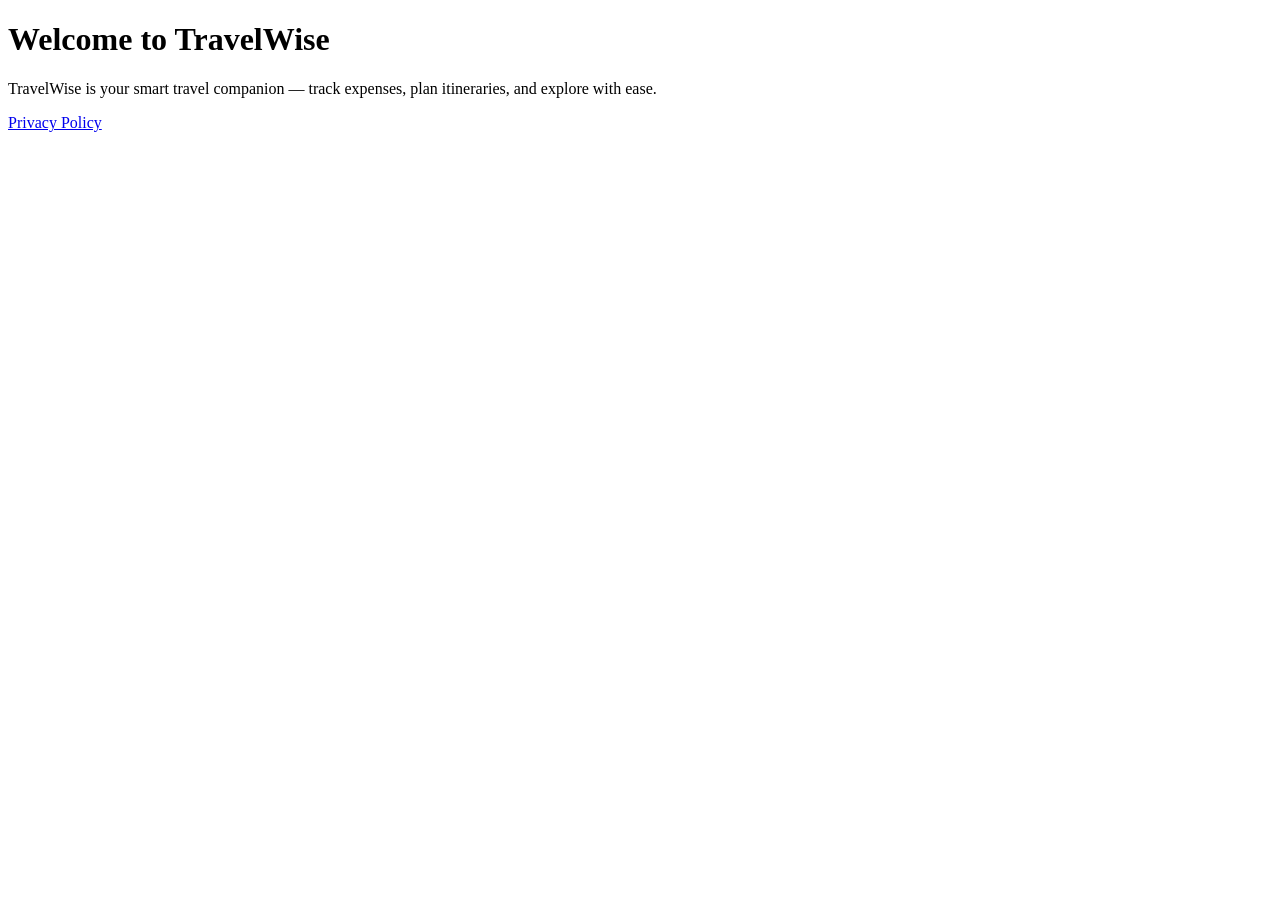
==== index.html @ ec44517b "Create index.html" ====
<!DOCTYPE html>
<html>
<head>
  <meta charset="UTF-8">
  <title>TravelWise</title>
</head>
<body>
  <h1>Welcome to TravelWise</h1>
  <p>TravelWise is your smart travel companion — track expenses, plan itineraries, and explore with ease.</p>
  <p><a href="privacy.html">Privacy Policy</a></p>
</body>
</html>
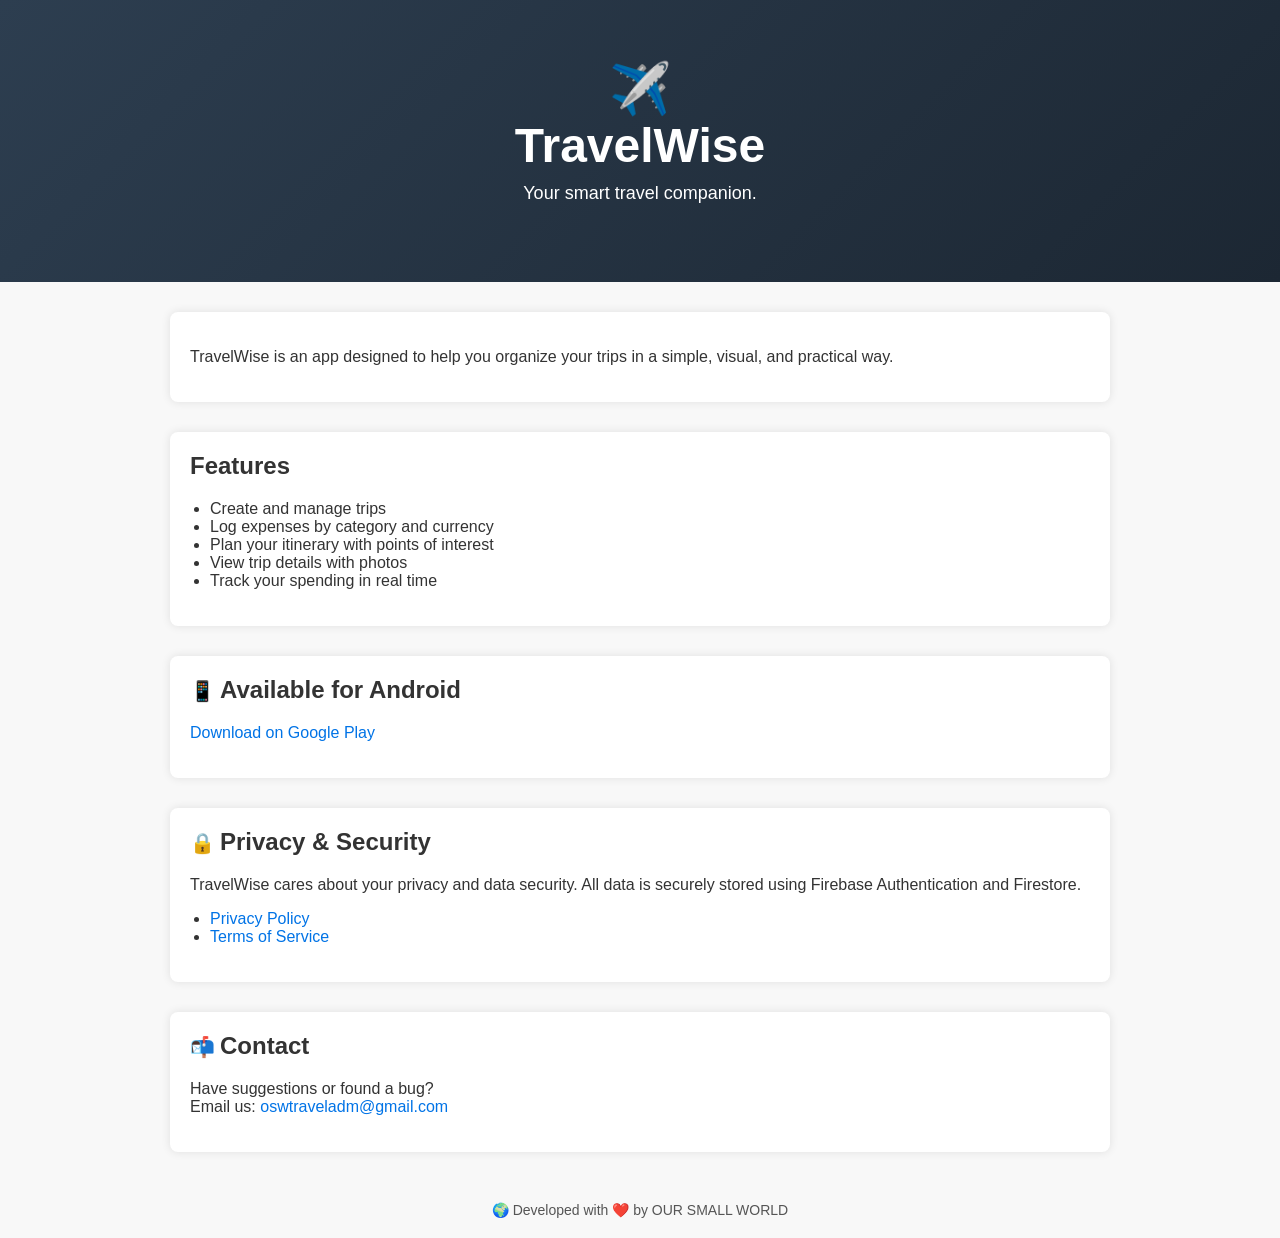
==== commit aad15984: "Update index.html" ====
--- a/index.html
+++ b/index.html
@@ -1,12 +1,111 @@
 <!DOCTYPE html>
-<html>
+<html lang="en">
 <head>
-  <meta charset="UTF-8">
-  <title>TravelWise</title>
+    <meta charset="UTF-8">
+    <meta name="viewport" content="width=device-width, initial-scale=1.0">
+    <title>TravelWise</title>
+    <style>
+        body {
+            font-family: Arial, sans-serif;
+            margin: 0;
+            background-color: #f8f8f8;
+            color: #333;
+        }
+        header {
+            background: linear-gradient(135deg, #2d3e50, #1c2733);
+            color: white;
+            text-align: center;
+            padding: 60px 20px;
+        }
+        header h1 {
+            font-size: 48px;
+            margin: 0;
+        }
+        header p {
+            font-size: 18px;
+            margin-top: 10px;
+        }
+        section {
+            background: white;
+            max-width: 900px;
+            margin: 30px auto;
+            padding: 20px;
+            border-radius: 8px;
+            box-shadow: 0 0 10px rgba(0,0,0,0.1);
+        }
+        h2 {
+            margin-top: 0;
+        }
+        ul {
+            padding-left: 20px;
+        }
+        a {
+            color: #0073e6;
+            text-decoration: none;
+        }
+        a:hover {
+            text-decoration: underline;
+        }
+        footer {
+            text-align: center;
+            padding: 20px;
+            font-size: 14px;
+            color: #555;
+        }
+        .emoji {
+            font-size: 20px;
+            margin-right: 5px;
+        }
+    </style>
 </head>
 <body>
-  <h1>Welcome to TravelWise</h1>
-  <p>TravelWise is your smart travel companion — track expenses, plan itineraries, and explore with ease.</p>
-  <p><a href="privacy.html">Privacy Policy</a></p>
+
+<header>
+    <div style="font-size:50px;">✈️</div>
+    <h1>TravelWise</h1>
+    <p>Your smart travel companion.</p>
+</header>
+
+<section>
+    <p>TravelWise is an app designed to help you organize your trips in a simple, visual, and practical way.</p>
+</section>
+
+<section>
+    <h2>Features</h2>
+    <ul>
+        <li>Create and manage trips</li>
+        <li>Log expenses by category and currency</li>
+        <li>Plan your itinerary with points of interest</li>
+        <li>View trip details with photos</li>
+        <li>Track your spending in real time</li>
+    </ul>
+</section>
+
+<section>
+    <h2><span class="emoji">📱</span>Available for Android</h2>
+    <p><a href="https://play.google.com/store/apps/details?id=com.osw.travelwise" target="_blank">
+        Download on Google Play
+    </a></p>
+</section>
+
+<section>
+    <h2><span class="emoji">🔒</span>Privacy & Security</h2>
+    <p>TravelWise cares about your privacy and data security. All data is securely stored using Firebase Authentication and Firestore.</p>
+    <ul>
+        <li><a href="privacy.html">Privacy Policy</a></li>
+        <li><a href="#">Terms of Service</a></li>
+    </ul>
+</section>
+
+<section>
+    <h2><span class="emoji">📬</span>Contact</h2>
+    <p>Have suggestions or found a bug?<br>
+       Email us: <a href="mailto:oswtraveladm@gmail.com">oswtraveladm@gmail.com</a></p>
+</section>
+
+<footer>
+    🌍 Developed with ❤️ by OUR SMALL WORLD
+</footer>
+
 </body>
 </html>
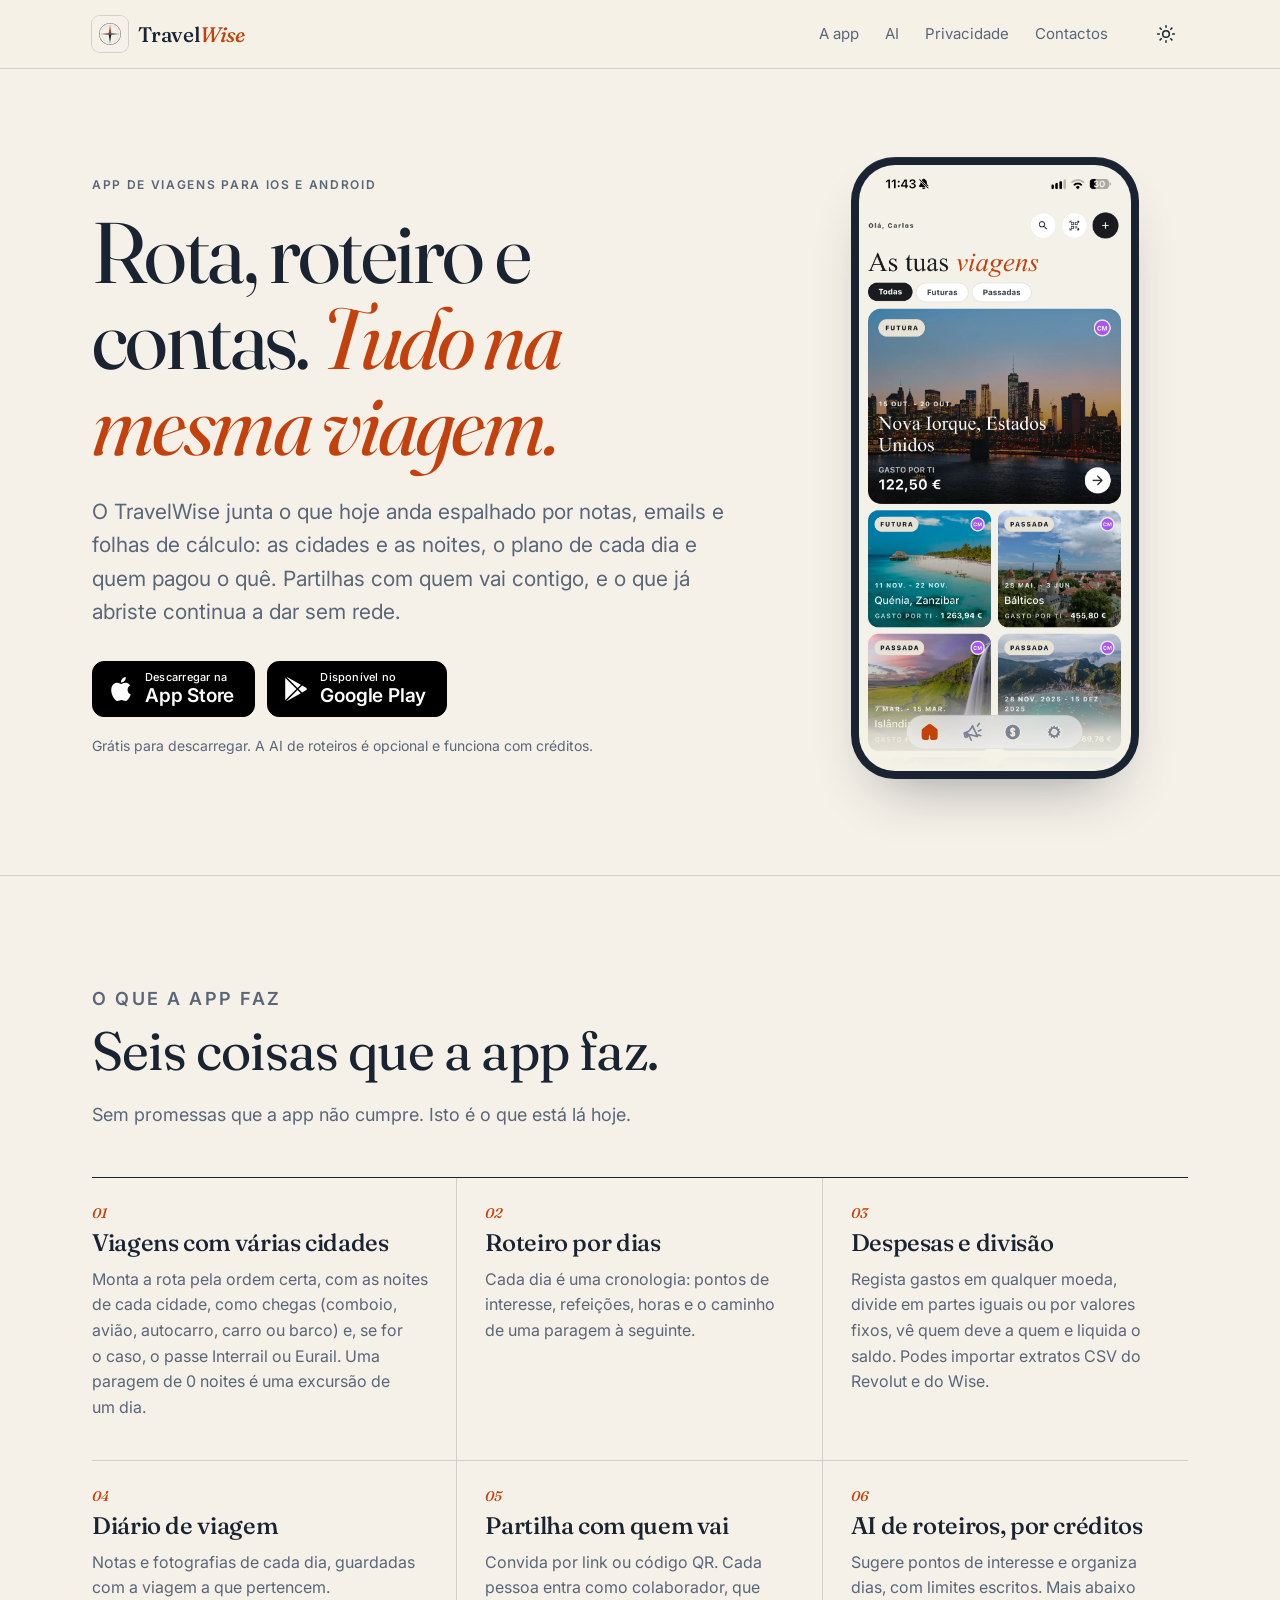
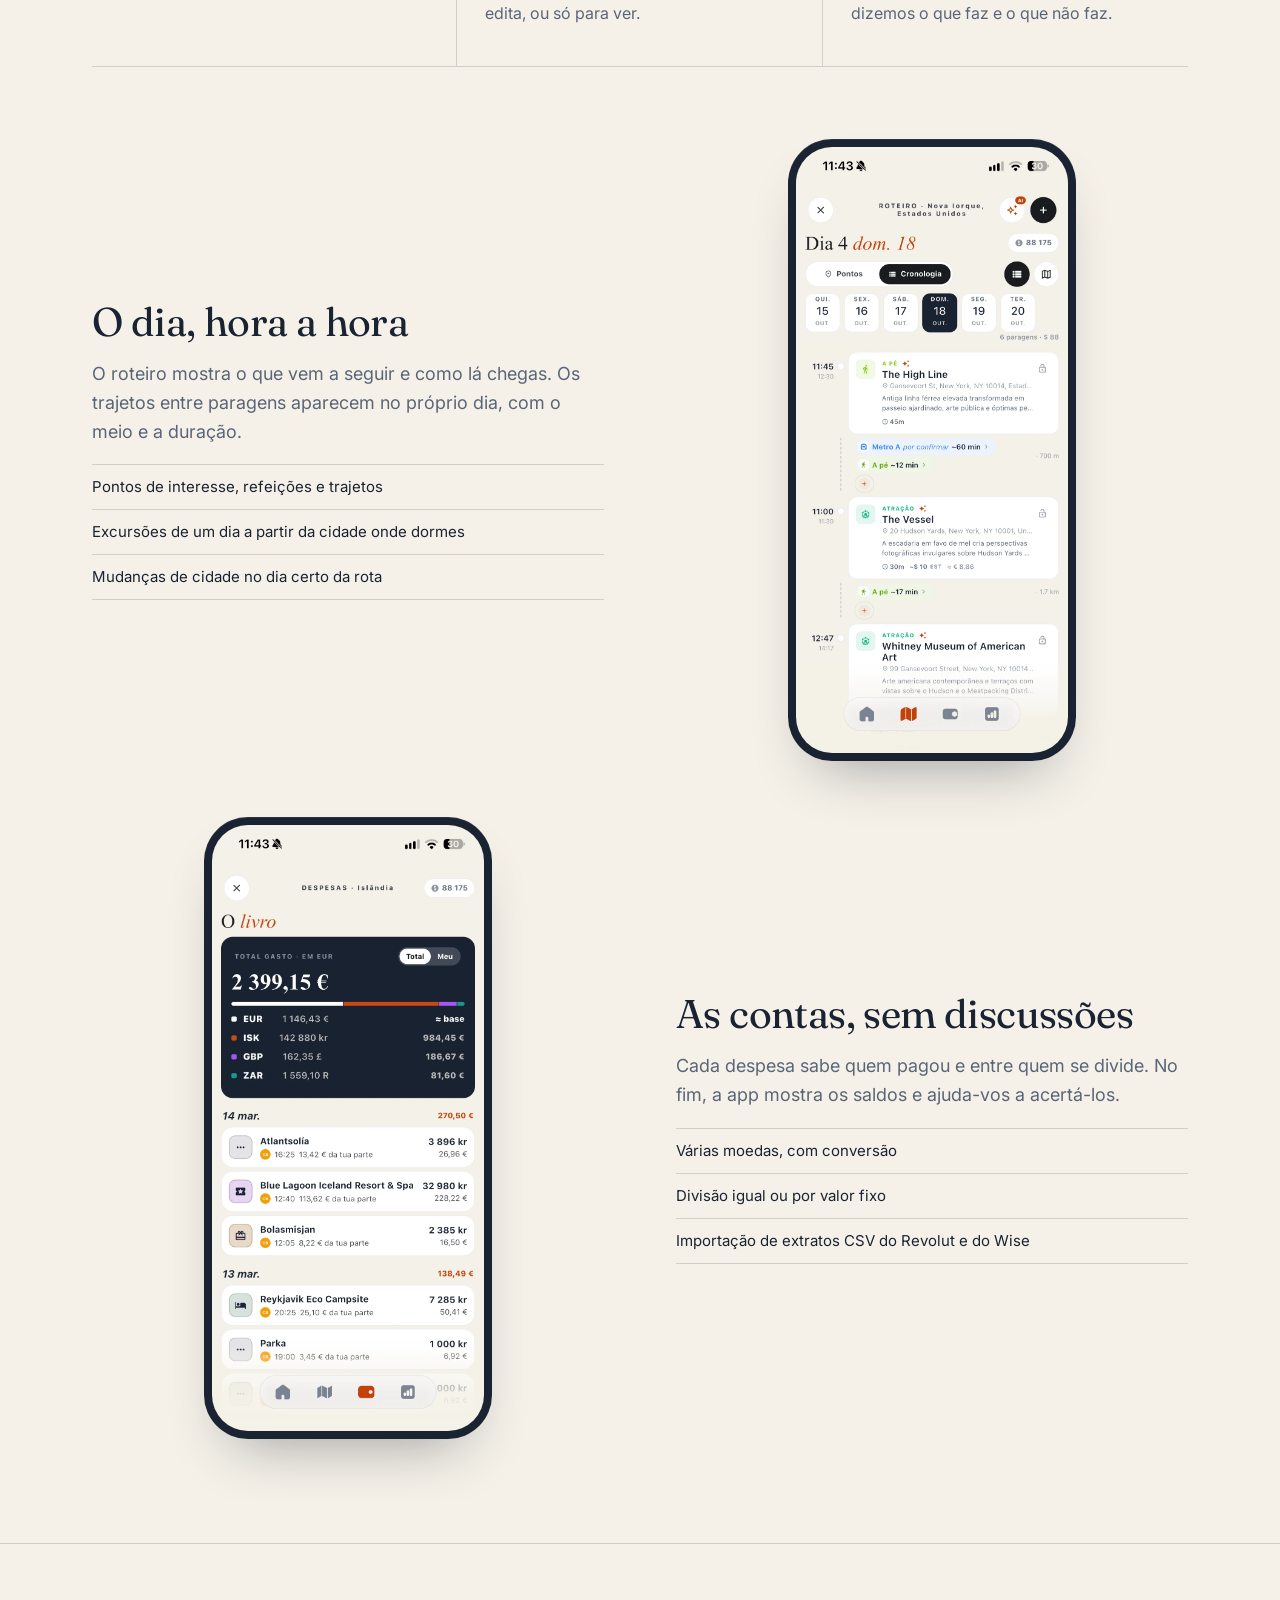
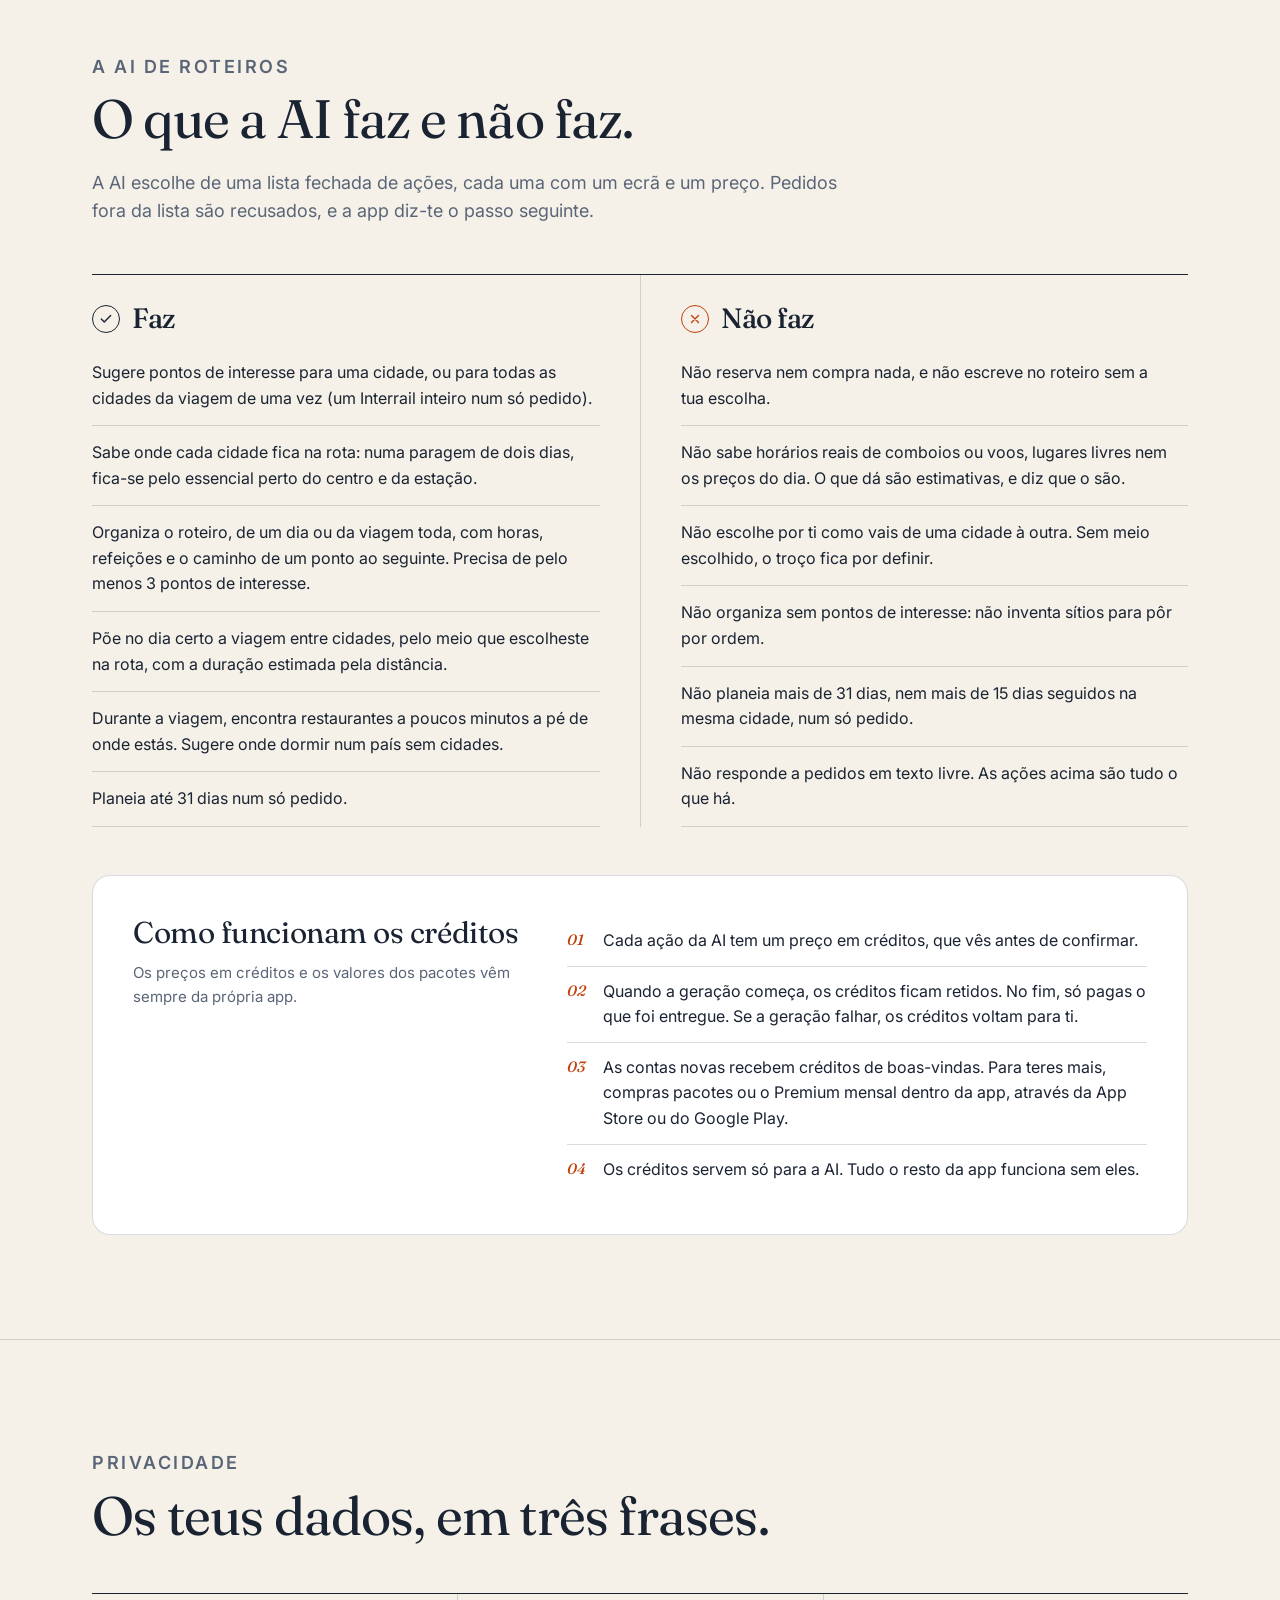
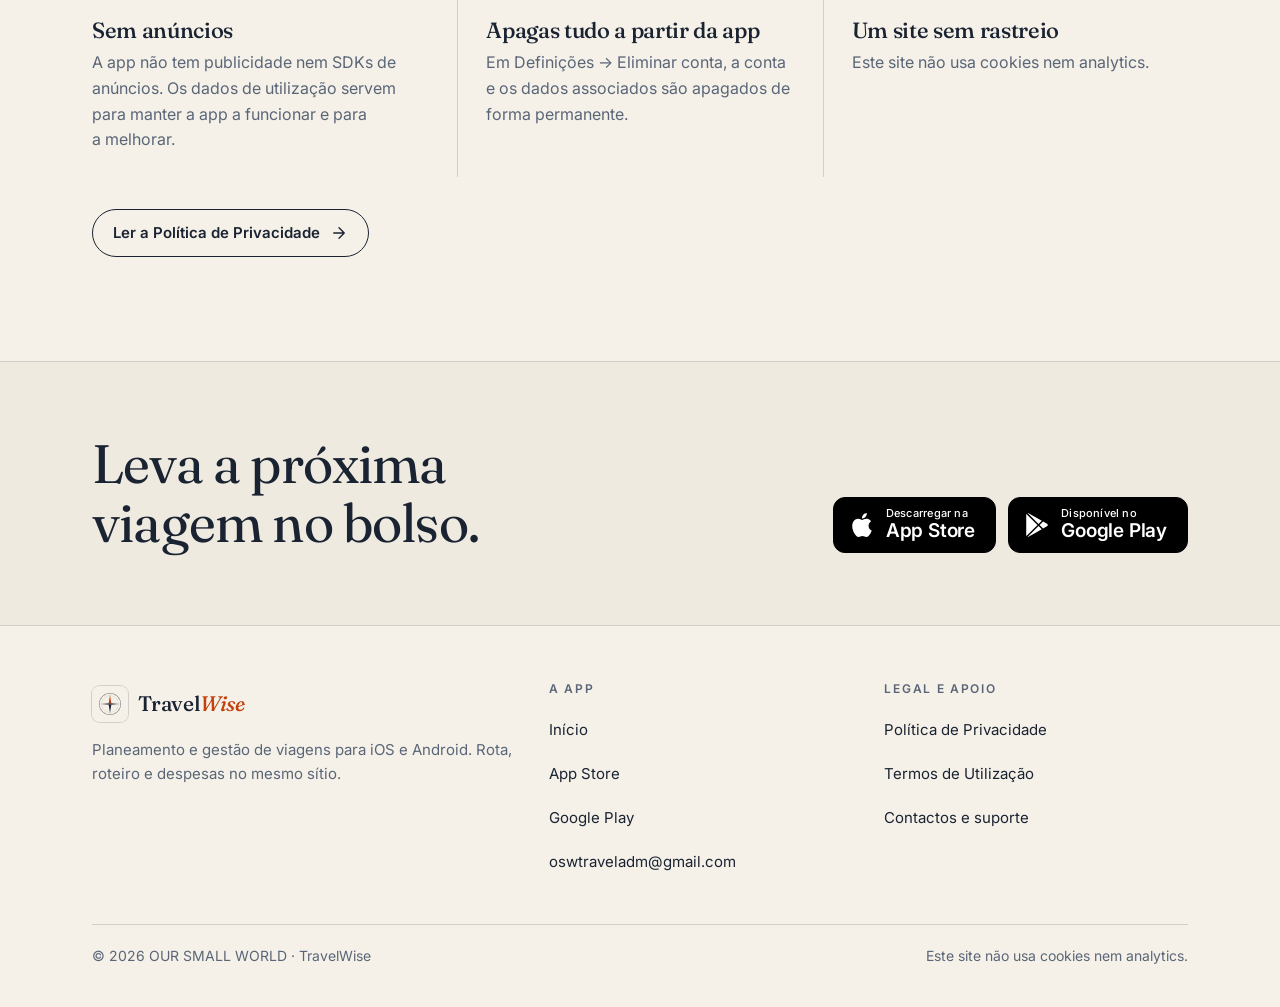
==== commit 51387c96: "New website design: home, legal pages (PT/EN), auth and invite pages - Redesigned home with real app" ====
--- a/index.html
+++ b/index.html
@@ -1,111 +1,86 @@
 <!DOCTYPE html>
-<html lang="en">
+<html lang="pt-PT">
 <head>
-    <meta charset="UTF-8">
-    <meta name="viewport" content="width=device-width, initial-scale=1.0">
-    <title>TravelWise</title>
-    <style>
-        body {
-            font-family: Arial, sans-serif;
-            margin: 0;
-            background-color: #f8f8f8;
-            color: #333;
-        }
-        header {
-            background: linear-gradient(135deg, #2d3e50, #1c2733);
-            color: white;
-            text-align: center;
-            padding: 60px 20px;
-        }
-        header h1 {
-            font-size: 48px;
-            margin: 0;
-        }
-        header p {
-            font-size: 18px;
-            margin-top: 10px;
-        }
-        section {
-            background: white;
-            max-width: 900px;
-            margin: 30px auto;
-            padding: 20px;
-            border-radius: 8px;
-            box-shadow: 0 0 10px rgba(0,0,0,0.1);
-        }
-        h2 {
-            margin-top: 0;
-        }
-        ul {
-            padding-left: 20px;
-        }
-        a {
-            color: #0073e6;
-            text-decoration: none;
-        }
-        a:hover {
-            text-decoration: underline;
-        }
-        footer {
-            text-align: center;
-            padding: 20px;
-            font-size: 14px;
-            color: #555;
-        }
-        .emoji {
-            font-size: 20px;
-            margin-right: 5px;
-        }
-    </style>
+<meta charset="utf-8">
+<meta name="viewport" content="width=device-width, initial-scale=1, viewport-fit=cover">
+<title>TravelWise · Rota, roteiro e despesas numa só viagem</title>
+<meta name="description" content="App de viagens para iOS e Android: viagens com várias cidades, roteiro por dias, despesas divididas, diário e partilha. AI de roteiros opcional, com créditos.">
+<link rel="canonical" href="https://www.travelwise.pt/">
+<meta name="theme-color" content="#F5F1E8" media="(prefers-color-scheme: light)">
+<meta name="theme-color" content="#0F1620" media="(prefers-color-scheme: dark)">
+<meta property="og:type" content="website">
+<meta property="og:site_name" content="TravelWise">
+<meta property="og:title" content="TravelWise · Rota, roteiro e despesas numa só viagem">
+<meta property="og:description" content="App de viagens para iOS e Android: viagens com várias cidades, roteiro por dias, despesas divididas, diário e partilha.">
+<meta property="og:url" content="https://www.travelwise.pt/">
+<meta property="og:locale" content="pt_PT">
+<meta name="apple-itunes-app" content="app-id=6770280880">
+<link rel="icon" type="image/png" href="favicon.png">
+<link rel="apple-touch-icon" href="assets/img/apple-touch-icon.png">
+<link rel="preconnect" href="https://fonts.googleapis.com">
+<link rel="preconnect" href="https://fonts.gstatic.com" crossorigin>
+<link rel="stylesheet" href="https://fonts.googleapis.com/css2?family=Fraunces:ital,opsz,wght@0,9..144,300..600;1,9..144,300..600&family=Inter:wght@400;500;600&display=swap">
+<link rel="stylesheet" href="assets/css/site.css">
+<script>try{var t=localStorage.getItem("tw-theme");if(t)document.documentElement.setAttribute("data-theme",t)}catch(e){}</script>
+<script src="assets/js/site.js" defer></script>
 </head>
 <body>
-
-<header>
-    <div style="font-size:50px;">✈️</div>
-    <h1>TravelWise</h1>
-    <p>Your smart travel companion.</p>
+<a class="skip" href="#main">Saltar para o conteúdo</a>
+<header class="site-header">
+<div class="wrap">
+<a class="brand" href="./"><img src="assets/img/logo-96.png" width="36" height="36" alt=""><span>Travel<i>Wise</i></span></a>
+<nav class="nav" aria-label="Principal">
+<ul class="nav-links" id="nav-links"><li><a href="#funcionalidades">A app</a></li><li><a href="#ai">AI</a></li><li><a href="privacy.html">Privacidade</a></li><li><a href="mailto:oswtraveladm@gmail.com">Contactos</a></li></ul>
+</nav>
+<div class="tools">
+<button class="icon-btn theme-btn" type="button" aria-label="Mudar tema claro/escuro"><svg class="sun" viewBox="0 0 24 24" fill="none" stroke="currentColor" stroke-width="1.8" stroke-linecap="round" aria-hidden="true"><circle cx="12" cy="12" r="4"/><path d="M12 2v2M12 20v2M4.93 4.93l1.41 1.41M17.66 17.66l1.41 1.41M2 12h2M20 12h2M6.34 17.66l-1.41 1.41M19.07 4.93l-1.41 1.41"/></svg><svg class="moon" viewBox="0 0 24 24" fill="none" stroke="currentColor" stroke-width="1.8" stroke-linecap="round" stroke-linejoin="round" aria-hidden="true"><path d="M12 3a6 6 0 0 0 9 9 9 9 0 1 1-9-9Z"/></svg></button>
+<button class="icon-btn menu-btn" type="button" aria-expanded="false" aria-controls="nav-links" aria-label="Menu"><svg viewBox="0 0 24 24" fill="none" stroke="currentColor" stroke-width="1.8" stroke-linecap="round" aria-hidden="true"><path d="M4 7h16M4 12h16M4 17h16"/></svg></button>
+</div>
+</div>
 </header>
-
-<section>
-    <p>TravelWise is an app designed to help you organize your trips in a simple, visual, and practical way.</p>
-</section>
-
-<section>
-    <h2>Features</h2>
-    <ul>
-        <li>Create and manage trips</li>
-        <li>Log expenses by category and currency</li>
-        <li>Plan your itinerary with points of interest</li>
-        <li>View trip details with photos</li>
-        <li>Track your spending in real time</li>
-    </ul>
-</section>
-
-<section>
-    <h2><span class="emoji">📱</span>Available for Android</h2>
-    <p><a href="https://play.google.com/store/apps/details?id=com.osw.travelwise" target="_blank">
-        Download on Google Play
-    </a></p>
-</section>
-
-<section>
-    <h2><span class="emoji">🔒</span>Privacy & Security</h2>
-    <p>TravelWise cares about your privacy and data security. All data is securely stored using Firebase Authentication and Firestore.</p>
-    <ul>
-        <li><a href="privacy.html">Privacy Policy</a></li>
-        <li><a href="#">Terms of Service</a></li>
-    </ul>
-</section>
-
-<section>
-    <h2><span class="emoji">📬</span>Contact</h2>
-    <p>Have suggestions or found a bug?<br>
-       Email us: <a href="mailto:oswtraveladm@gmail.com">oswtraveladm@gmail.com</a></p>
-</section>
-
-<footer>
-    🌍 Developed with ❤️ by OUR SMALL WORLD
+<main id="main">
+<section class="hero"><div class="wrap"><div><p class="eyebrow">App de viagens para iOS e Android</p><h1>Rota, roteiro e contas. <em>Tudo na mesma viagem.</em></h1><p class="lede">O TravelWise junta o que hoje anda espalhado por notas, emails e folhas de cálculo: as cidades e as noites, o plano de cada dia e quem pagou o quê. Partilhas com quem vai contigo, e o que já abriste continua a dar sem rede.</p><div class="stores"><a class="store" href="https://apps.apple.com/app/id6770280880" rel="noopener"><svg viewBox="0 0 24 24" aria-hidden="true"><path d="M12.152 6.896c-.948 0-2.415-1.078-3.96-1.04-2.04.027-3.91 1.183-4.961 3.014-2.117 3.675-.546 9.103 1.519 12.09 1.013 1.454 2.208 3.09 3.792 3.039 1.52-.065 2.09-.987 3.935-.987 1.831 0 2.35.987 3.96.948 1.637-.026 2.676-1.48 3.676-2.948 1.156-1.688 1.636-3.325 1.662-3.415-.039-.013-3.182-1.221-3.22-4.857-.026-3.04 2.48-4.494 2.597-4.559-1.429-2.09-3.623-2.324-4.39-2.376-2-.156-3.675 1.09-4.61 1.09zM15.53 3.83c.843-1.012 1.4-2.427 1.245-3.83-1.207.052-2.662.805-3.532 1.818-.78.896-1.454 2.338-1.273 3.714 1.338.104 2.715-.688 3.559-1.701"/></svg><span><small>Descarregar na</small><strong>App Store</strong></span></a><a class="store" href="https://play.google.com/store/apps/details?id=com.osw.travelwise" rel="noopener"><svg viewBox="0 0 24 24" aria-hidden="true"><path d="M22.018 13.298l-3.919 2.218-3.515-3.493 3.543-3.521 3.891 2.202a1.49 1.49 0 0 1 0 2.594zM1.337.924a1.486 1.486 0 0 0-.112.568v21.017c0 .217.045.419.124.6l11.155-11.087L1.337.924zm12.207 10.065l3.258-3.238L3.45.195a1.466 1.466 0 0 0-.946-.179l11.04 10.973zm0 2.067l-11 10.933c.298.036.612-.016.906-.183l13.324-7.54-3.23-3.21z"/></svg><span><small>Disponível no</small><strong>Google Play</strong></span></a></div><p class="note">Grátis para descarregar. A AI de roteiros é opcional e funciona com créditos.</p></div><figure class="show-figure">
+<div class="phone"><img class="shot-light" src="assets/screens/trips-pt-light.webp" width="923" height="1992" alt="Ecrã da lista de viagens do TravelWise"><img class="shot-dark" src="assets/screens/trips-pt-dark.webp" width="923" height="1992" alt="Ecrã da lista de viagens do TravelWise"></div>
+<figcaption>Ecrã da lista de viagens do TravelWise</figcaption>
+</figure></div></section>
+<section class="section" id="funcionalidades" aria-labelledby="f-h"><div class="wrap"><div class="section-head"><p class="eyebrow">O que a app faz</p><h2 id="f-h">Seis coisas que a app faz.</h2><p>Sem promessas que a app não cumpre. Isto é o que está lá hoje.</p></div><ol class="features"><li class="feature"><span class="num">01</span><h3>Viagens com várias cidades</h3><p>Monta a rota pela ordem certa, com as noites de cada cidade, como chegas (comboio, avião, autocarro, carro ou barco) e, se for o caso, o passe Interrail ou Eurail. Uma paragem de 0 noites é uma excursão de um dia.</p></li><li class="feature"><span class="num">02</span><h3>Roteiro por dias</h3><p>Cada dia é uma cronologia: pontos de interesse, refeições, horas e o caminho de uma paragem à seguinte.</p></li><li class="feature"><span class="num">03</span><h3>Despesas e divisão</h3><p>Regista gastos em qualquer moeda, divide em partes iguais ou por valores fixos, vê quem deve a quem e liquida o saldo. Podes importar extratos CSV do Revolut e do Wise.</p></li><li class="feature"><span class="num">04</span><h3>Diário de viagem</h3><p>Notas e fotografias de cada dia, guardadas com a viagem a que pertencem.</p></li><li class="feature"><span class="num">05</span><h3>Partilha com quem vai</h3><p>Convida por link ou código QR. Cada pessoa entra como colaborador, que edita, ou só para ver.</p></li><li class="feature"><span class="num">06</span><h3>AI de roteiros, por créditos</h3><p>Sugere pontos de interesse e organiza dias, com limites escritos. Mais abaixo dizemos o que faz e o que não faz.</p></li></ol><div class="showcase"><div class="show"><div class="show-text"><h3>O dia, hora a hora</h3><p>O roteiro mostra o que vem a seguir e como lá chegas. Os trajetos entre paragens aparecem no próprio dia, com o meio e a duração.</p><ul><li>Pontos de interesse, refeições e trajetos</li><li>Excursões de um dia a partir da cidade onde dormes</li><li>Mudanças de cidade no dia certo da rota</li></ul></div><figure class="show-figure">
+<div class="phone"><img class="shot-light" src="assets/screens/plan-pt-light.webp" width="923" height="1992" alt="Ecrã do roteiro de um dia em Nova Iorque, com horários e trajetos entre paragens" loading="lazy"><img class="shot-dark" src="assets/screens/plan-pt-dark.webp" width="923" height="1992" alt="Ecrã do roteiro de um dia em Nova Iorque, com horários e trajetos entre paragens" loading="lazy"></div>
+<figcaption>Ecrã do roteiro de um dia em Nova Iorque, com horários e trajetos entre paragens</figcaption>
+</figure></div><div class="show"><div class="show-text"><h3>As contas, sem discussões</h3><p>Cada despesa sabe quem pagou e entre quem se divide. No fim, a app mostra os saldos e ajuda-vos a acertá-los.</p><ul><li>Várias moedas, com conversão</li><li>Divisão igual ou por valor fixo</li><li>Importação de extratos CSV do Revolut e do Wise</li></ul></div><figure class="show-figure">
+<div class="phone"><img class="shot-light" src="assets/screens/expenses-pt-light.webp" width="923" height="1992" alt="Ecrã de despesas com total gasto por moeda e lista de despesas" loading="lazy"><img class="shot-dark" src="assets/screens/expenses-pt-dark.webp" width="923" height="1992" alt="Ecrã de despesas com total gasto por moeda e lista de despesas" loading="lazy"></div>
+<figcaption>Ecrã de despesas com total gasto por moeda e lista de despesas</figcaption>
+</figure></div></div></div></section>
+<section class="section" id="ai" aria-labelledby="ai-h"><div class="wrap"><div class="section-head"><p class="eyebrow">A AI de roteiros</p><h2 id="ai-h">O que a AI faz e não faz.</h2><p>A AI escolhe de uma lista fechada de ações, cada uma com um ecrã e um preço. Pedidos fora da lista são recusados, e a app diz-te o passo seguinte.</p></div><div class="ai-cols"><div class="ai-col"><h3><span class="mark"><svg viewBox="0 0 24 24" fill="none" stroke="currentColor" stroke-width="2.4" stroke-linecap="round" stroke-linejoin="round" aria-hidden="true"><path d="M20 6 9 17l-5-5"/></svg></span>Faz</h3><ul><li>Sugere pontos de interesse para uma cidade, ou para todas as cidades da viagem de uma vez (um Interrail inteiro num só pedido).</li><li>Sabe onde cada cidade fica na rota: numa paragem de dois dias, fica-se pelo essencial perto do centro e da estação.</li><li>Organiza o roteiro, de um dia ou da viagem toda, com horas, refeições e o caminho de um ponto ao seguinte. Precisa de pelo menos 3 pontos de interesse.</li><li>Põe no dia certo a viagem entre cidades, pelo meio que escolheste na rota, com a duração estimada pela distância.</li><li>Durante a viagem, encontra restaurantes a poucos minutos a pé de onde estás. Sugere onde dormir num país sem cidades.</li><li>Planeia até 31 dias num só pedido.</li></ul></div><div class="ai-col no"><h3><span class="mark"><svg viewBox="0 0 24 24" fill="none" stroke="currentColor" stroke-width="2.4" stroke-linecap="round" aria-hidden="true"><path d="M18 6 6 18M6 6l12 12"/></svg></span>Não faz</h3><ul><li>Não reserva nem compra nada, e não escreve no roteiro sem a tua escolha.</li><li>Não sabe horários reais de comboios ou voos, lugares livres nem os preços do dia. O que dá são estimativas, e diz que o são.</li><li>Não escolhe por ti como vais de uma cidade à outra. Sem meio escolhido, o troço fica por definir.</li><li>Não organiza sem pontos de interesse: não inventa sítios para pôr por ordem.</li><li>Não planeia mais de 31 dias, nem mais de 15 dias seguidos na mesma cidade, num só pedido.</li><li>Não responde a pedidos em texto livre. As ações acima são tudo o que há.</li></ul></div></div><div class="credits"><div><h3>Como funcionam os créditos</h3><p style="color:var(--ink-soft);margin:12px 0 0;font-size:15px">Os preços em créditos e os valores dos pacotes vêm sempre da própria app.</p></div><ol><li><span>Cada ação da AI tem um preço em créditos, que vês antes de confirmar.</span></li><li><span>Quando a geração começa, os créditos ficam retidos. No fim, só pagas o que foi entregue. Se a geração falhar, os créditos voltam para ti.</span></li><li><span>As contas novas recebem créditos de boas-vindas. Para teres mais, compras pacotes ou o Premium mensal dentro da app, através da App Store ou do Google Play.</span></li><li><span>Os créditos servem só para a AI. Tudo o resto da app funciona sem eles.</span></li></ol></div></div></section>
+<section class="section" aria-labelledby="p-h"><div class="wrap"><div class="section-head"><p class="eyebrow">Privacidade</p><h2 id="p-h">Os teus dados, em três frases.</h2></div><ul class="commit"><li><h3>Sem anúncios</h3><p>A app não tem publicidade nem SDKs de anúncios. Os dados de utilização servem para manter a app a funcionar e para a melhorar.</p></li><li><h3>Apagas tudo a partir da app</h3><p>Em Definições → Eliminar conta, a conta e os dados associados são apagados de forma permanente.</p></li><li><h3>Um site sem rastreio</h3><p>Este site não usa cookies nem analytics.</p></li></ul><div class="commit-cta"><a class="btn" href="privacy.html">Ler a Política de Privacidade<svg viewBox="0 0 24 24" fill="none" stroke="currentColor" stroke-width="1.8" stroke-linecap="round" stroke-linejoin="round" aria-hidden="true"><path d="M5 12h14M12 5l7 7-7 7"/></svg></a></div></div></section>
+<section class="closing" aria-labelledby="c-h"><div class="wrap"><h2 id="c-h">Leva a próxima viagem no bolso.</h2><div class="stores"><a class="store" href="https://apps.apple.com/app/id6770280880" rel="noopener"><svg viewBox="0 0 24 24" aria-hidden="true"><path d="M12.152 6.896c-.948 0-2.415-1.078-3.96-1.04-2.04.027-3.91 1.183-4.961 3.014-2.117 3.675-.546 9.103 1.519 12.09 1.013 1.454 2.208 3.09 3.792 3.039 1.52-.065 2.09-.987 3.935-.987 1.831 0 2.35.987 3.96.948 1.637-.026 2.676-1.48 3.676-2.948 1.156-1.688 1.636-3.325 1.662-3.415-.039-.013-3.182-1.221-3.22-4.857-.026-3.04 2.48-4.494 2.597-4.559-1.429-2.09-3.623-2.324-4.39-2.376-2-.156-3.675 1.09-4.61 1.09zM15.53 3.83c.843-1.012 1.4-2.427 1.245-3.83-1.207.052-2.662.805-3.532 1.818-.78.896-1.454 2.338-1.273 3.714 1.338.104 2.715-.688 3.559-1.701"/></svg><span><small>Descarregar na</small><strong>App Store</strong></span></a><a class="store" href="https://play.google.com/store/apps/details?id=com.osw.travelwise" rel="noopener"><svg viewBox="0 0 24 24" aria-hidden="true"><path d="M22.018 13.298l-3.919 2.218-3.515-3.493 3.543-3.521 3.891 2.202a1.49 1.49 0 0 1 0 2.594zM1.337.924a1.486 1.486 0 0 0-.112.568v21.017c0 .217.045.419.124.6l11.155-11.087L1.337.924zm12.207 10.065l3.258-3.238L3.45.195a1.466 1.466 0 0 0-.946-.179l11.04 10.973zm0 2.067l-11 10.933c.298.036.612-.016.906-.183l13.324-7.54-3.23-3.21z"/></svg><span><small>Disponível no</small><strong>Google Play</strong></span></a></div></div></section>
+</main>
+<footer class="site-footer">
+<div class="wrap">
+<div class="grid">
+<div>
+<a class="brand" href="./"><img src="assets/img/logo-96.png" width="36" height="36" alt="" loading="lazy"><span>Travel<i>Wise</i></span></a>
+<p class="blurb">Planeamento e gestão de viagens para iOS e Android. Rota, roteiro e despesas no mesmo sítio.</p>
+</div>
+<div>
+<h2>A app</h2>
+<ul>
+<li><a href="./">Início</a></li>
+<li><a href="https://apps.apple.com/app/id6770280880" rel="noopener">App Store</a></li>
+<li><a href="https://play.google.com/store/apps/details?id=com.osw.travelwise" rel="noopener">Google Play</a></li>
+<li><a href="mailto:oswtraveladm@gmail.com">oswtraveladm@gmail.com</a></li>
+</ul>
+</div>
+<div>
+<h2>Legal e apoio</h2>
+<ul>
+<li><a href="privacy.html">Política de Privacidade</a></li>
+<li><a href="termsOfUse.html">Termos de Utilização</a></li>
+<li><a href="mailto:oswtraveladm@gmail.com">Contactos e suporte</a></li>
+</ul>
+</div>
+</div>
+<div class="base"><span>© 2026 OUR SMALL WORLD · TravelWise</span><span>Este site não usa cookies nem analytics.</span></div>
+</div>
 </footer>
-
 </body>
 </html>
--- a/assets/css/site.css
+++ b/assets/css/site.css
@@ -0,0 +1,248 @@
+/* TravelWise — site público. Cores e tipos de lib/core/theme/travelwise_design_tokens.dart */
+:root{
+  --bg:#F5F1E8;--surface:#FFFFFF;--surface-alt:#EFEAE0;--ink:#1A2332;--ink-soft:#5A6678;--ink-muted:#8A93A1;
+  --line:rgba(26,35,50,.16);--line-strong:#1A2332;--pop:#C2410C;--pop-ink:#FFFFFF;--accent-soft:#E8E2D4;
+  --serif:"Fraunces","Times New Roman",serif;--sans:"Inter",system-ui,-apple-system,"Segoe UI",sans-serif;
+  --r-card:18px;--r-inner:14px;--wrap:1160px;--pad:20px;
+  color-scheme:light;
+}
+@media (prefers-color-scheme:dark){:root:not([data-theme="light"]){
+  --bg:#0F1620;--surface:#172230;--surface-alt:#1F2D3D;--ink:#F5F1E8;--ink-soft:#A8B0BC;--ink-muted:#6B7585;
+  --line:rgba(245,241,232,.16);--line-strong:#F5F1E8;--pop:#F97316;--pop-ink:#0F1620;--accent-soft:#1F2D3D;color-scheme:dark}}
+:root[data-theme="dark"]{
+  --bg:#0F1620;--surface:#172230;--surface-alt:#1F2D3D;--ink:#F5F1E8;--ink-soft:#A8B0BC;--ink-muted:#6B7585;
+  --line:rgba(245,241,232,.16);--line-strong:#F5F1E8;--pop:#F97316;--pop-ink:#0F1620;--accent-soft:#1F2D3D;color-scheme:dark}
+@media (min-width:760px){:root{--pad:32px}}
+
+*,*::before,*::after{box-sizing:border-box}
+html{-webkit-text-size-adjust:100%;scroll-padding-top:88px}
+body{margin:0;background:var(--bg);color:var(--ink);font:400 17px/1.6 var(--sans);overflow-x:hidden;text-rendering:optimizeLegibility}
+img,svg{display:block;max-width:100%}
+h1,h2,h3,h4{font-family:var(--serif);font-weight:500;line-height:1.1;letter-spacing:-.015em;margin:0;text-wrap:balance;font-optical-sizing:auto}
+p,li{text-wrap:pretty}
+p{margin:0 0 1em}
+a{color:var(--ink);text-decoration:underline;text-decoration-color:var(--pop);text-decoration-thickness:1.5px;text-underline-offset:3px}
+a:hover{color:var(--pop)}
+:focus-visible{outline:2px solid var(--pop);outline-offset:3px;border-radius:4px}
+::selection{background:var(--pop);color:var(--pop-ink)}
+.wrap{max-width:var(--wrap);margin:0 auto;padding:0 var(--pad)}
+.skip{position:absolute;left:12px;top:-60px;z-index:100;background:var(--ink);color:var(--bg);padding:12px 16px;border-radius:10px;text-decoration:none}
+.skip:focus{top:12px}
+.eyebrow{font:600 12px/1.2 var(--sans);letter-spacing:.14em;text-transform:uppercase;color:var(--ink-soft);margin:0 0 16px}
+
+/* Header */
+.site-header{position:sticky;top:0;z-index:50;background:color-mix(in srgb,var(--bg) 92%,transparent);backdrop-filter:saturate(1.2) blur(10px);-webkit-backdrop-filter:saturate(1.2) blur(10px);border-bottom:1px solid var(--line)}
+.site-header .wrap{display:flex;align-items:center;gap:16px;min-height:68px}
+.brand{display:flex;align-items:center;gap:10px;text-decoration:none;color:var(--ink);font:500 21px/1 var(--serif);letter-spacing:-.01em;min-height:44px}
+.brand img{width:36px;height:36px;border-radius:22.37%;flex:none;box-shadow:0 0 0 1px var(--line)}
+.nav{margin-left:auto;display:flex;align-items:center;gap:4px}
+.nav-links{display:flex;gap:2px;list-style:none;margin:0;padding:0}
+.nav-links a{display:flex;align-items:center;min-height:44px;padding:0 12px;text-decoration:none;font-size:15px;color:var(--ink-soft);border-radius:10px}
+.nav-links a:hover{color:var(--ink)}
+.tools{display:flex;align-items:center;gap:4px;margin-left:8px}
+.icon-btn{display:inline-flex;align-items:center;justify-content:center;width:44px;height:44px;border:0;background:none;color:var(--ink);border-radius:999px;cursor:pointer;padding:0}
+.icon-btn:hover{background:var(--surface-alt)}
+.icon-btn svg{width:20px;height:20px}
+.menu-btn{display:none}
+.theme-btn .moon{display:none}
+:root[data-theme="dark"] .theme-btn .sun{display:none}:root[data-theme="dark"] .theme-btn .moon{display:block}
+@media (prefers-color-scheme:dark){:root:not([data-theme="light"]) .theme-btn .sun{display:none}:root:not([data-theme="light"]) .theme-btn .moon{display:block}}
+@media (max-width:899px){
+  .menu-btn{display:inline-flex}
+  .nav{position:static}
+  .nav-links{display:none;position:absolute;left:0;right:0;top:100%;flex-direction:column;background:var(--bg);border-bottom:1px solid var(--line);padding:8px var(--pad) 16px}
+  .nav-links.open{display:flex}
+  .nav-links a{font-size:17px;padding:0 4px;border-bottom:1px solid var(--line);border-radius:0}
+}
+
+/* Buttons & store badges */
+.btn{display:inline-flex;align-items:center;gap:10px;min-height:48px;padding:0 20px;border-radius:999px;font:600 15px/1 var(--sans);text-decoration:none;border:1px solid var(--ink);color:var(--ink);background:transparent;cursor:pointer}
+.btn:hover{background:var(--ink);color:var(--bg)}
+.btn svg{width:18px;height:18px;flex:none}
+.stores{display:flex;flex-wrap:wrap;gap:12px}
+.store{display:inline-flex;align-items:center;gap:12px;min-height:56px;padding:8px 20px 8px 16px;border-radius:12px;background:#000;color:#fff;text-decoration:none;border:1px solid #000}
+.store:hover{color:#fff;background:#1A2332}
+:root[data-theme="dark"] .store{border-color:#A6A6A6}
+@media (prefers-color-scheme:dark){:root:not([data-theme="light"]) .store{border-color:#A6A6A6}}
+.store svg{width:24px;height:24px;flex:none;fill:currentColor}
+.store span{display:flex;flex-direction:column;line-height:1.1}
+.store small{font:500 11px/1.2 var(--sans);letter-spacing:.02em}
+.store strong{font:600 19px/1.15 var(--sans);letter-spacing:-.01em}
+
+/* Hero */
+.hero{padding:56px 0 64px;border-bottom:1px solid var(--line)}
+.hero .wrap{display:grid;gap:48px;align-items:center}
+@media (min-width:900px){.hero{padding:88px 0 96px}.hero .wrap{grid-template-columns:minmax(0,1.25fr) minmax(0,.75fr);gap:64px}}
+.hero h1{font-size:clamp(42px,7.2vw,86px);font-weight:400;letter-spacing:-.03em;line-height:1}
+.hero h1 em{font-style:italic;color:var(--pop)}
+.hero .lede{font-size:clamp(18px,2vw,21px);color:var(--ink-soft);max-width:36em;margin:28px 0 32px}
+.hero .note{font-size:14px;color:var(--ink-soft);margin:18px 0 0}
+
+/* Sections */
+.section{padding:72px 0;border-bottom:1px solid var(--line)}
+@media (min-width:900px){.section{padding:104px 0}}
+.section-head{display:grid;gap:12px;margin-bottom:48px;max-width:760px}
+.section-head h2{font-size:clamp(32px,4.6vw,54px);font-weight:400}
+.section-head p{color:var(--ink-soft);font-size:18px;margin:8px 0 0}
+
+/* Features */
+.features{list-style:none;margin:0;padding:0;display:grid;grid-template-columns:minmax(0,1fr);border-top:1px solid var(--line-strong)}
+@media (min-width:700px){.features{grid-template-columns:repeat(2,minmax(0,1fr))}}
+@media (min-width:1040px){.features{grid-template-columns:repeat(3,minmax(0,1fr))}}
+.feature{padding:28px 24px 32px 0;border-bottom:1px solid var(--line);display:flex;flex-direction:column;gap:10px}
+@media (min-width:700px){.feature{padding:28px 24px 36px}.feature:nth-child(odd){padding-left:0}}
+@media (min-width:1040px){.feature{border-right:1px solid var(--line);padding:28px 28px 40px}.feature:nth-child(3n+1){padding-left:0}.feature:nth-child(3n+2),.feature:nth-child(3n){padding-left:28px}.feature:nth-child(3n){border-right:0}}
+.feature .num{font:500 14px/1 var(--serif);color:var(--pop);font-style:italic}
+.feature h3{font-size:24px}
+.feature p{margin:0;color:var(--ink-soft);font-size:16px}
+
+/* Showcase rows with phone mockups */
+.showcase{display:grid;gap:56px;margin-top:72px}
+.show{display:grid;gap:32px;align-items:center}
+@media (min-width:900px){.show{grid-template-columns:minmax(0,1fr) minmax(0,1fr);gap:72px}.show:nth-child(even) .show-text{order:2}}
+.show-text h3{font-size:clamp(28px,3.4vw,40px);font-weight:400;margin-bottom:16px}
+.show-text p{color:var(--ink-soft);font-size:18px;max-width:30em}
+.show-text ul{margin:16px 0 0;padding:0;list-style:none;border-top:1px solid var(--line)}
+.show-text li{padding:10px 0;border-bottom:1px solid var(--line);font-size:15px}
+.show-figure{display:flex;justify-content:center;margin:0}
+.show-figure figcaption{position:absolute;width:1px;height:1px;overflow:hidden;clip:rect(0 0 0 0)}
+
+/* Phone frame with real app screenshots (light/dark follow the site theme) */
+.phone{width:288px;max-width:100%;aspect-ratio:923/1992;border-radius:44px;padding:8px;background:#1A2332;box-shadow:0 1px 0 rgba(255,255,255,.08) inset,0 30px 60px -30px rgba(26,35,50,.45);position:relative;flex:none}
+:root[data-theme="dark"] .phone{background:#05090E;box-shadow:0 0 0 1px rgba(245,241,232,.14),0 30px 60px -30px rgba(0,0,0,.8)}
+@media (prefers-color-scheme:dark){:root:not([data-theme="light"]) .phone{background:#05090E;box-shadow:0 0 0 1px rgba(245,241,232,.14),0 30px 60px -30px rgba(0,0,0,.8)}}
+.phone img{width:100%;height:100%;object-fit:cover;border-radius:36px}
+.shot-dark{display:none}
+:root[data-theme="dark"] .shot-light{display:none}:root[data-theme="dark"] .shot-dark{display:block}
+@media (prefers-color-scheme:dark){:root:not([data-theme="light"]) .shot-light{display:none}:root:not([data-theme="light"]) .shot-dark{display:block}}
+
+/* AI does / doesn't */
+.ai-cols{display:grid;grid-template-columns:minmax(0,1fr);border-top:1px solid var(--line-strong)}
+@media (min-width:800px){.ai-cols{grid-template-columns:repeat(2,minmax(0,1fr))}.ai-col+.ai-col{border-left:1px solid var(--line);padding-left:40px}.ai-col:first-child{padding-right:40px}}
+.ai-col{padding-top:28px}
+.ai-col h3{font-size:28px;display:flex;align-items:center;gap:12px;margin-bottom:12px}
+.ai-col h3 .mark{width:28px;height:28px;border-radius:50%;display:inline-flex;align-items:center;justify-content:center;border:1.5px solid var(--ink);flex:none}
+.ai-col h3 .mark svg{width:14px;height:14px}
+.ai-col.no h3 .mark{border-color:var(--pop);color:var(--pop)}
+.ai-col ul{list-style:none;margin:0;padding:0}
+.ai-col li{padding:14px 0;border-bottom:1px solid var(--line);font-size:16px}
+.credits{margin-top:48px;display:grid;gap:24px;background:var(--surface);border:1px solid var(--line);border-radius:var(--r-card);padding:28px}
+@media (min-width:800px){.credits{grid-template-columns:minmax(0,.8fr) minmax(0,1.2fr);padding:40px;gap:48px}}
+.credits h3{font-size:30px;font-weight:400}
+.credits ol{margin:0;padding:0;list-style:none;counter-reset:c}
+.credits li{counter-increment:c;display:grid;grid-template-columns:36px 1fr;padding:12px 0;border-bottom:1px solid var(--line);font-size:16px}
+.credits li:last-child{border-bottom:0}
+.credits li::before{content:counter(c,decimal-leading-zero);font:italic 500 15px/1.6 var(--serif);color:var(--pop)}
+
+/* Privacy commitments */
+.commit{list-style:none;margin:0;padding:0;display:grid;gap:0;grid-template-columns:minmax(0,1fr);border-top:1px solid var(--line-strong)}
+@media (min-width:800px){.commit{grid-template-columns:repeat(3,minmax(0,1fr))}.commit li+li{border-left:1px solid var(--line);padding-left:28px}.commit li{padding-right:28px}}
+.commit li{padding-top:24px;padding-bottom:24px;border-bottom:1px solid var(--line)}
+@media (min-width:800px){.commit li{border-bottom:0}}
+.commit h3{font-size:22px;margin-bottom:8px}
+.commit p{color:var(--ink-soft);margin:0;font-size:16px}
+.commit-cta{margin-top:32px;display:flex;flex-wrap:wrap;gap:12px}
+
+/* Closing download band */
+.closing{padding:72px 0;background:var(--surface-alt)}
+.closing .wrap{display:grid;gap:28px}
+@media (min-width:900px){.closing .wrap{grid-template-columns:minmax(0,1fr) auto;align-items:end}}
+.closing h2{font-size:clamp(32px,4.6vw,54px);font-weight:400}
+
+/* Footer */
+.site-footer{padding:56px 0 40px;font-size:15px;border-top:1px solid var(--line)}
+.site-footer .grid{display:grid;gap:32px;grid-template-columns:minmax(0,1fr)}
+@media (min-width:760px){.site-footer .grid{grid-template-columns:minmax(0,1.4fr) repeat(2,minmax(0,1fr))}}
+.site-footer h2{font:600 12px/1.2 var(--sans);letter-spacing:.14em;text-transform:uppercase;color:var(--ink-soft);margin:0 0 12px}
+.site-footer ul{list-style:none;margin:0;padding:0}
+.site-footer li a{display:inline-flex;align-items:center;min-height:44px;text-decoration:none;color:var(--ink)}
+.site-footer li a:hover{color:var(--pop)}
+.site-footer .blurb{color:var(--ink-soft);max-width:28em;margin-top:12px}
+.site-footer .base{margin-top:40px;padding-top:20px;border-top:1px solid var(--line);display:flex;flex-wrap:wrap;gap:12px 24px;justify-content:space-between;color:var(--ink-soft);font-size:14px}
+
+@media (prefers-reduced-motion:no-preference){
+  a,.btn,.store,.icon-btn{transition:color .16s,background-color .16s,border-color .16s}
+  html{scroll-behavior:smooth}
+}
+
+/* ---- Buttons (primary) ---- */
+.btn-pop{background:var(--pop);border-color:var(--pop);color:var(--pop-ink)}
+.btn-pop:hover{background:var(--ink);border-color:var(--ink);color:var(--bg)}
+
+/* ---- Generic page header ---- */
+.page-head{padding:56px 0 40px;border-bottom:1px solid var(--line)}
+@media (min-width:900px){.page-head{padding:80px 0 56px}}
+.page-head h1{font-size:clamp(40px,6vw,72px);font-weight:400;letter-spacing:-.03em}
+.page-head .lede{font-size:19px;color:var(--ink-soft);max-width:40em;margin:20px 0 0}
+.page-head .meta{display:flex;flex-wrap:wrap;gap:12px 20px;align-items:center;margin-top:24px;font-size:14px;color:var(--ink-soft)}
+
+/* ---- Legal layout ---- */
+.legal{display:grid;gap:40px;padding:48px var(--pad) 88px}
+@media (min-width:980px){.legal{grid-template-columns:260px minmax(0,1fr);gap:72px}}
+.toc{font-size:14px}
+@media (min-width:980px){.toc{position:sticky;top:96px;align-self:start;max-height:calc(100vh - 120px);overflow:auto}}
+.toc h2{font:600 12px/1.2 var(--sans);letter-spacing:.14em;text-transform:uppercase;color:var(--ink-soft);margin:0 0 8px}
+.toc ol{margin:0;padding:0;list-style:none;border-top:1px solid var(--line);counter-reset:t}
+.toc li{counter-increment:t;border-bottom:1px solid var(--line)}
+.toc a{display:grid;grid-template-columns:28px 1fr;align-items:center;min-height:44px;padding:6px 0;text-decoration:none;color:var(--ink-soft);line-height:1.3}
+.toc a::before{content:counter(t);font:italic 500 13px/1 var(--serif);color:var(--pop)}
+.toc a:hover{color:var(--ink)}
+@media (max-width:979px){.toc details{border:1px solid var(--line);border-radius:var(--r-inner);padding:0 16px;background:var(--surface)}.toc summary{min-height:48px;display:flex;align-items:center;cursor:pointer;font-weight:600}.toc ol{border-top:0;margin-bottom:8px}.toc h2{display:none}}
+@media (min-width:980px){.toc summary{display:none}}
+.prose{max-width:720px;font-size:17px}
+.prose h2{font-size:30px;font-weight:400;margin:56px 0 16px;padding-top:24px;border-top:1px solid var(--line-strong)}
+.prose>section:first-child h2,.prose>section:first-child{margin-top:0}
+.prose h3{font:600 17px/1.35 var(--sans);letter-spacing:0;margin:28px 0 8px}
+.prose ul,.prose ol{padding-left:22px;margin:0 0 1em}
+.prose li{margin:6px 0}
+.prose section{scroll-margin-top:88px}
+
+/* ---- Standalone card pages (auth, invite, reset, 404) ---- */
+.center-page{min-height:100vh;display:flex;align-items:center;justify-content:center;padding:24px}
+.auth-card{width:100%;max-width:460px;background:var(--surface);border:1px solid var(--line);border-radius:var(--r-card);padding:36px 28px 28px;text-align:center;box-shadow:0 30px 60px -40px rgba(26,35,50,.35)}
+.auth-card .brand{justify-content:center;margin-bottom:20px}
+.auth-card h1{font-size:clamp(28px,6vw,34px);font-weight:400;letter-spacing:-.02em;margin:0 0 12px}
+.auth-card h1.err{color:var(--pop)}
+.auth-card p{color:var(--ink-soft);font-size:16px;margin:0 0 24px}
+.auth-card .small{font-size:13px;margin:20px 0 0}
+.auth-card .btn,.auth-card button{display:inline-flex;justify-content:center;align-items:center;min-height:48px;padding:0 24px;border-radius:999px;border:1px solid var(--pop);background:var(--pop);color:var(--pop-ink);font:600 15px/1 var(--sans);text-decoration:none;cursor:pointer}
+.auth-card .btn:hover,.auth-card button:hover{background:var(--ink);border-color:var(--ink);color:var(--bg)}
+.auth-card button:disabled{opacity:.6;cursor:default}
+.auth-card button,.auth-card .btn-block{width:100%}
+.auth-card .btn+.btn{margin-top:12px}
+.auth-card input{display:block;width:100%;font:400 16px/1.4 var(--sans);color:var(--ink);background:var(--bg);border:1px solid var(--line);border-radius:12px;padding:12px 14px;min-height:48px;margin:0 0 14px;text-align:left}
+.auth-card input:focus-visible{outline:2px solid var(--pop);outline-offset:1px}
+.auth-card .input-field{margin:0}
+.auth-card #status{margin-top:16px;font-size:14px;min-height:1.4em}
+.auth-card #status.error{color:#B3261E}.auth-card #status.success{color:#1B7A3A}
+:root[data-theme="dark"] .auth-card #status.error{color:#FF8A80}:root[data-theme="dark"] .auth-card #status.success{color:#7EE0A0}
+@media (prefers-color-scheme:dark){:root:not([data-theme="light"]) .auth-card #status.error{color:#FF8A80}:root:not([data-theme="light"]) .auth-card #status.success{color:#7EE0A0}}
+.status-icon{width:56px;height:56px;border-radius:50%;margin:0 auto 18px;display:flex;align-items:center;justify-content:center;font-size:24px;border:1.5px solid currentColor}
+.status-icon.success{color:#1B7A3A}.status-icon.error{color:var(--pop)}
+:root[data-theme="dark"] .status-icon.success{color:#7EE0A0}
+@media (prefers-color-scheme:dark){:root:not([data-theme="light"]) .status-icon.success{color:#7EE0A0}}
+.loading-spinner{width:40px;height:40px;margin:0 auto 20px;border-radius:50%;border:3px solid var(--line);border-top-color:var(--pop);animation:spin 1s linear infinite}
+@keyframes spin{to{transform:rotate(360deg)}}
+@media (prefers-reduced-motion:reduce){.loading-spinner{animation-duration:3s}}
+.code-row{display:flex;align-items:center;justify-content:center;gap:10px;margin:0 0 22px;flex-wrap:wrap}
+.code-label{font-size:13px;color:var(--ink-soft)}
+.code-pill{font:500 14px/1 ui-monospace,SFMono-Regular,"SF Mono",Menlo,Consolas,monospace;letter-spacing:.5px;background:var(--surface-alt);padding:8px 14px;border-radius:999px;border:1px solid var(--line);user-select:all}
+.auth-card .stores{justify-content:center;margin:22px 0 6px}
+.auth-card .store{color:#fff}
+.auth-card .store[hidden]{display:none}
+.foot{margin-top:24px;padding-top:16px;border-top:1px solid var(--line);font-size:13px;color:var(--ink-soft);display:flex;gap:8px 12px;justify-content:center;flex-wrap:wrap}
+.foot a{color:var(--ink-soft);text-decoration:none}.foot a:hover{color:var(--pop)}
+
+/* ---- Tables inside legal pages ---- */
+.prose .table-wrap{overflow-x:auto;margin:16px 0 24px;border:1px solid var(--line);border-radius:var(--r-inner)}
+.prose table{border-collapse:collapse;width:100%;font-size:15px;min-width:560px}
+.prose th,.prose td{text-align:left;vertical-align:top;padding:12px 14px;border-bottom:1px solid var(--line)}
+.prose th{font-weight:600;background:var(--surface-alt)}
+.prose tr:last-child td{border-bottom:0}
+
+/* Wordmark: "Wise" in the app's secondary colour, italic */
+.brand i{font-style:italic;color:var(--pop)}
+
+/* Language switch */
+.lang{display:flex;align-items:center;min-height:44px;min-width:44px;justify-content:center;padding:0 10px;border:1px solid var(--line);border-radius:999px;text-decoration:none;font:600 13px/1 var(--sans);letter-spacing:.06em;color:var(--ink)}
+.lang:hover{border-color:var(--ink);color:var(--ink)}
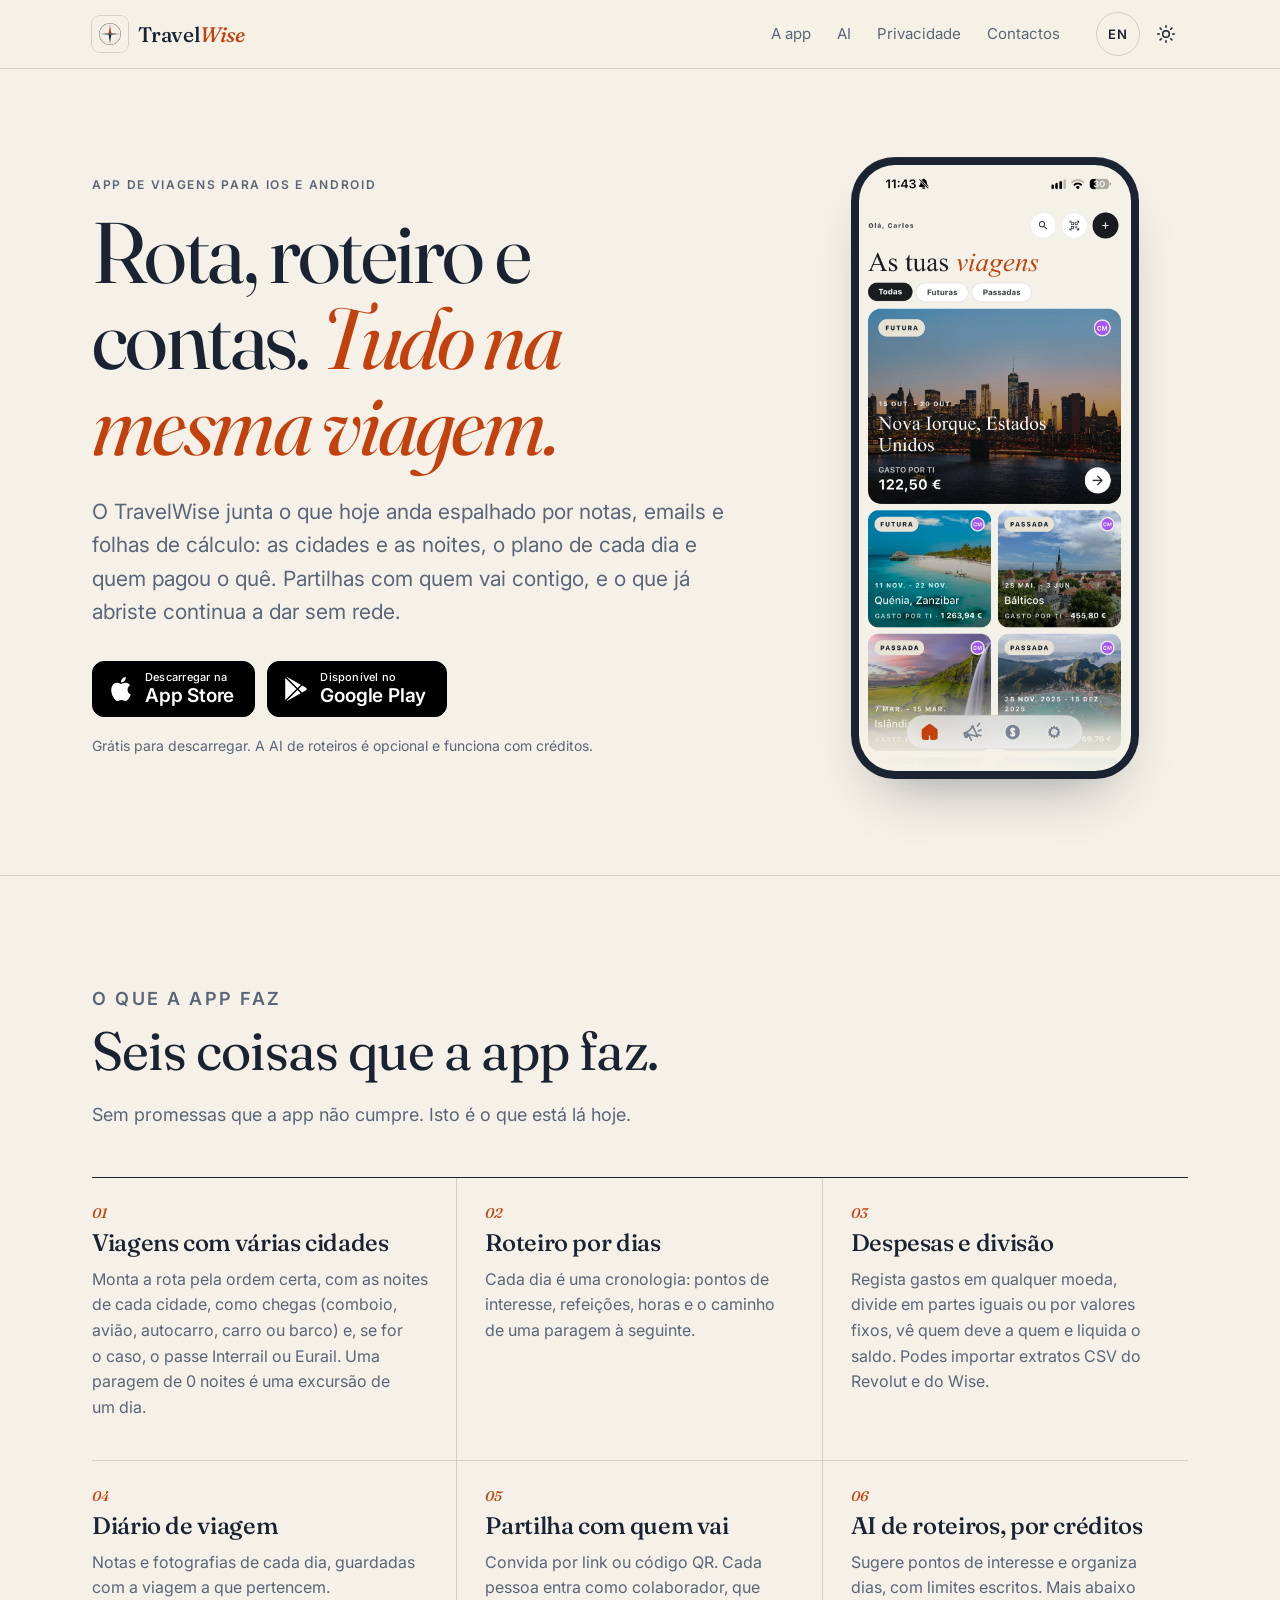
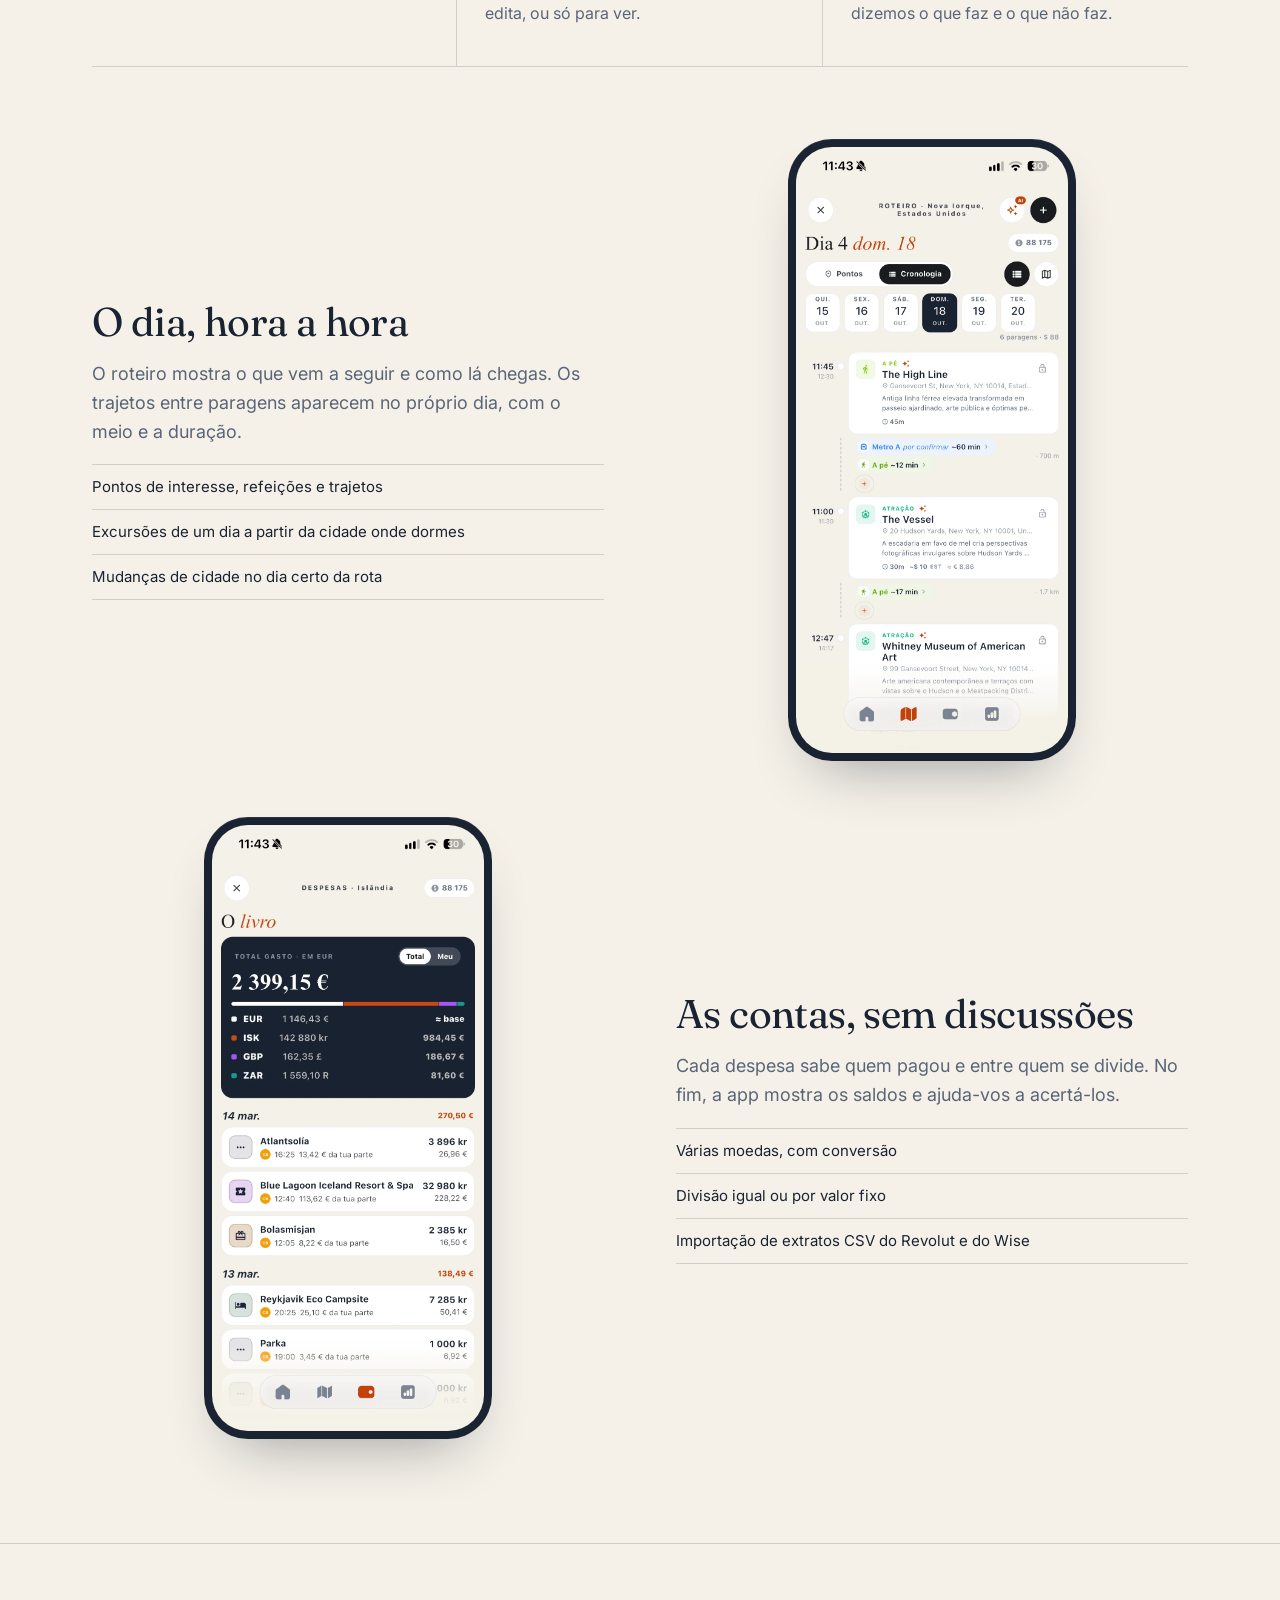
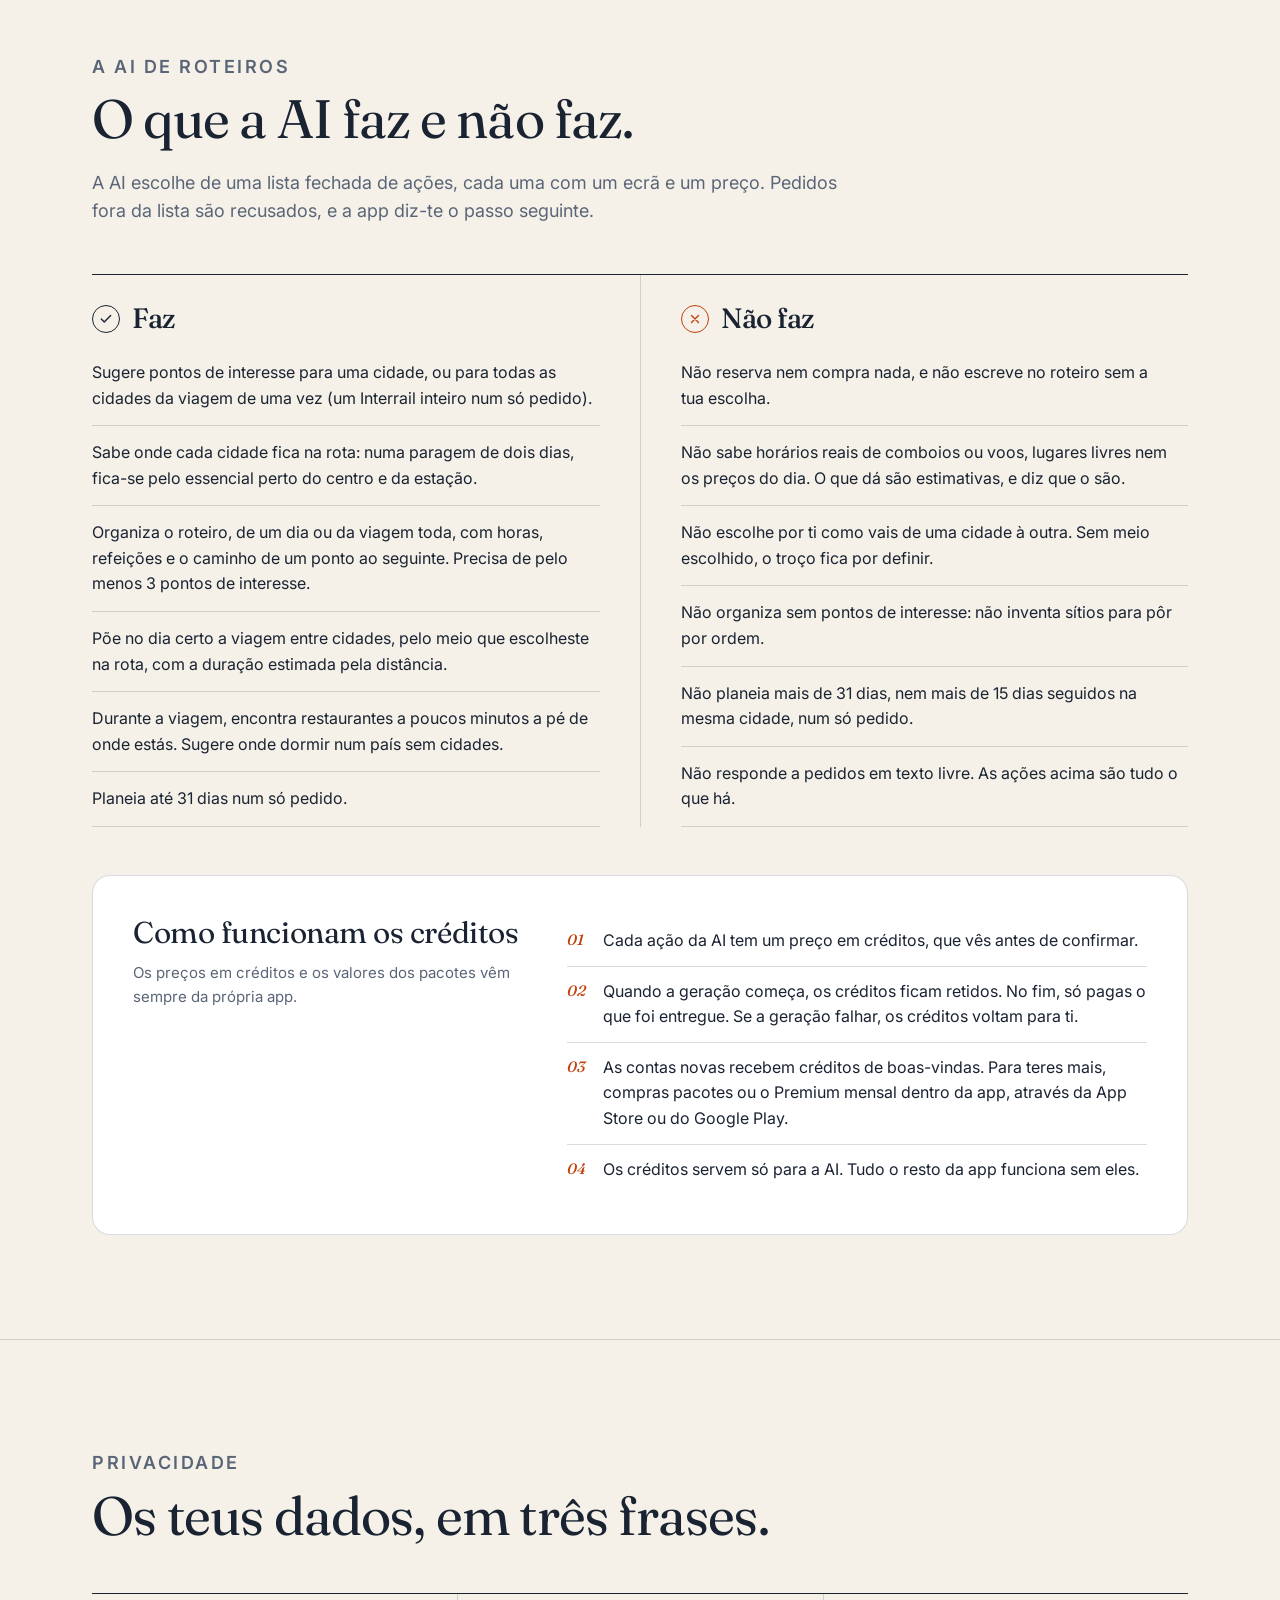
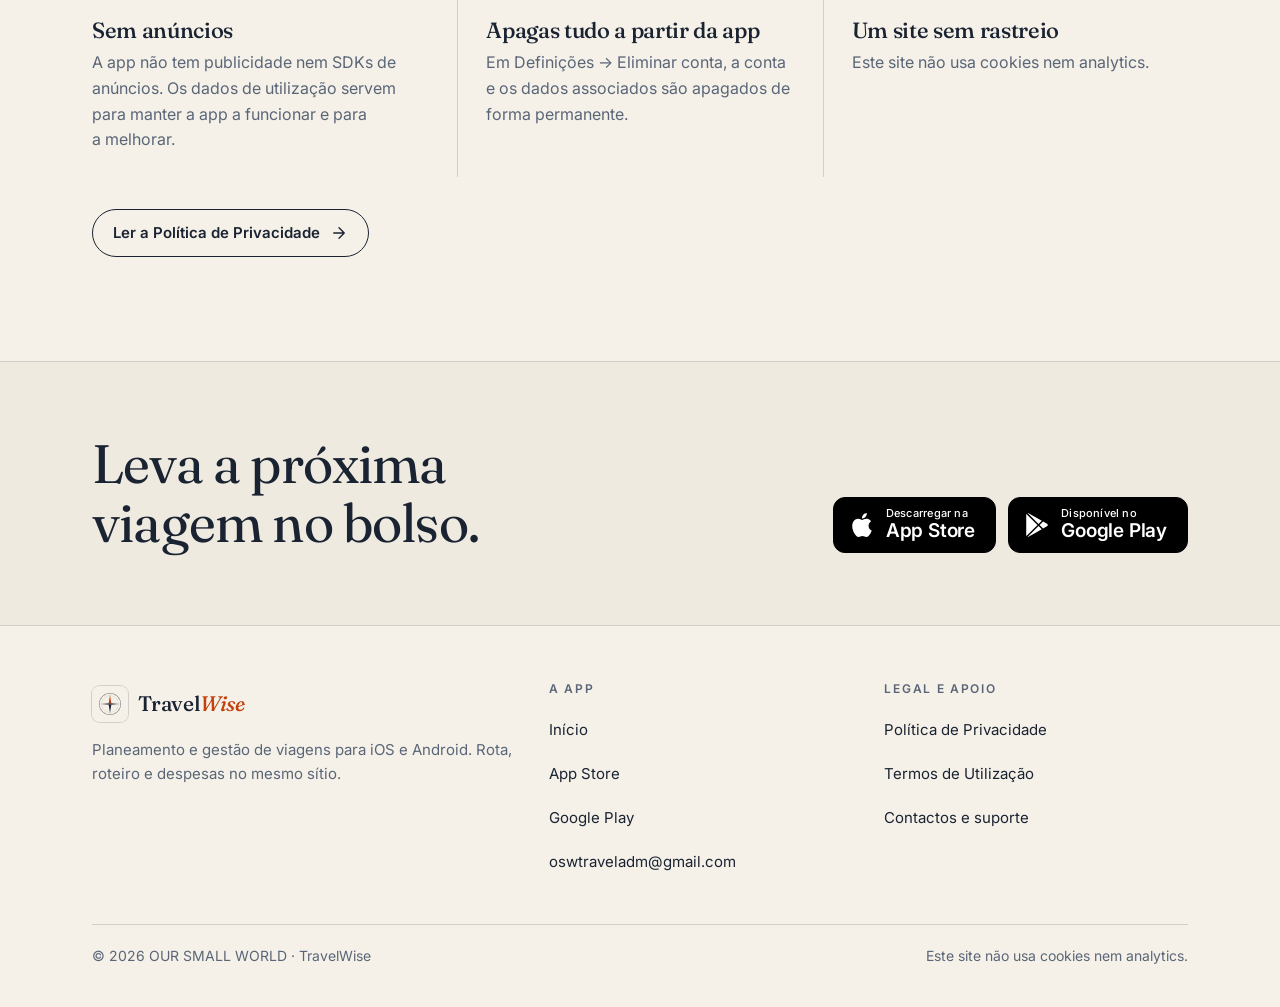
==== commit 78dd07dd: "Add English site and PT/EN switch on every page - en/index.html: English home; PT/EN switch in the h" ====
--- a/index.html
+++ b/index.html
@@ -6,6 +6,9 @@
 <title>TravelWise · Rota, roteiro e despesas numa só viagem</title>
 <meta name="description" content="App de viagens para iOS e Android: viagens com várias cidades, roteiro por dias, despesas divididas, diário e partilha. AI de roteiros opcional, com créditos.">
 <link rel="canonical" href="https://www.travelwise.pt/">
+<link rel="alternate" hreflang="pt-PT" href="https://www.travelwise.pt/">
+<link rel="alternate" hreflang="en" href="https://www.travelwise.pt/en/">
+<link rel="alternate" hreflang="x-default" href="https://www.travelwise.pt/">
 <meta name="theme-color" content="#F5F1E8" media="(prefers-color-scheme: light)">
 <meta name="theme-color" content="#0F1620" media="(prefers-color-scheme: dark)">
 <meta property="og:type" content="website">
@@ -33,6 +36,7 @@
 <ul class="nav-links" id="nav-links"><li><a href="#funcionalidades">A app</a></li><li><a href="#ai">AI</a></li><li><a href="privacy.html">Privacidade</a></li><li><a href="mailto:oswtraveladm@gmail.com">Contactos</a></li></ul>
 </nav>
 <div class="tools">
+<a class="lang" href="en/" hreflang="en" lang="en" aria-label="English version">EN</a>
 <button class="icon-btn theme-btn" type="button" aria-label="Mudar tema claro/escuro"><svg class="sun" viewBox="0 0 24 24" fill="none" stroke="currentColor" stroke-width="1.8" stroke-linecap="round" aria-hidden="true"><circle cx="12" cy="12" r="4"/><path d="M12 2v2M12 20v2M4.93 4.93l1.41 1.41M17.66 17.66l1.41 1.41M2 12h2M20 12h2M6.34 17.66l-1.41 1.41M19.07 4.93l-1.41 1.41"/></svg><svg class="moon" viewBox="0 0 24 24" fill="none" stroke="currentColor" stroke-width="1.8" stroke-linecap="round" stroke-linejoin="round" aria-hidden="true"><path d="M12 3a6 6 0 0 0 9 9 9 9 0 1 1-9-9Z"/></svg></button>
 <button class="icon-btn menu-btn" type="button" aria-expanded="false" aria-controls="nav-links" aria-label="Menu"><svg viewBox="0 0 24 24" fill="none" stroke="currentColor" stroke-width="1.8" stroke-linecap="round" aria-hidden="true"><path d="M4 7h16M4 12h16M4 17h16"/></svg></button>
 </div>
--- a/assets/css/site.css
+++ b/assets/css/site.css
@@ -246,3 +246,7 @@
 /* Language switch */
 .lang{display:flex;align-items:center;min-height:44px;min-width:44px;justify-content:center;padding:0 10px;border:1px solid var(--line);border-radius:999px;text-decoration:none;font:600 13px/1 var(--sans);letter-spacing:.06em;color:var(--ink)}
 .lang:hover{border-color:var(--ink);color:var(--ink)}
+button.lang{background:none;cursor:pointer}
+.foot .lang{min-height:32px;min-width:32px;padding:0 10px;font-size:12px}
+.auth-card button.lang{width:auto;min-height:32px;padding:0 12px;background:none;border:1px solid var(--line);color:var(--ink);font:600 12px/1 var(--sans);letter-spacing:.06em}
+.auth-card button.lang:hover{background:none;border-color:var(--ink);color:var(--ink)}
